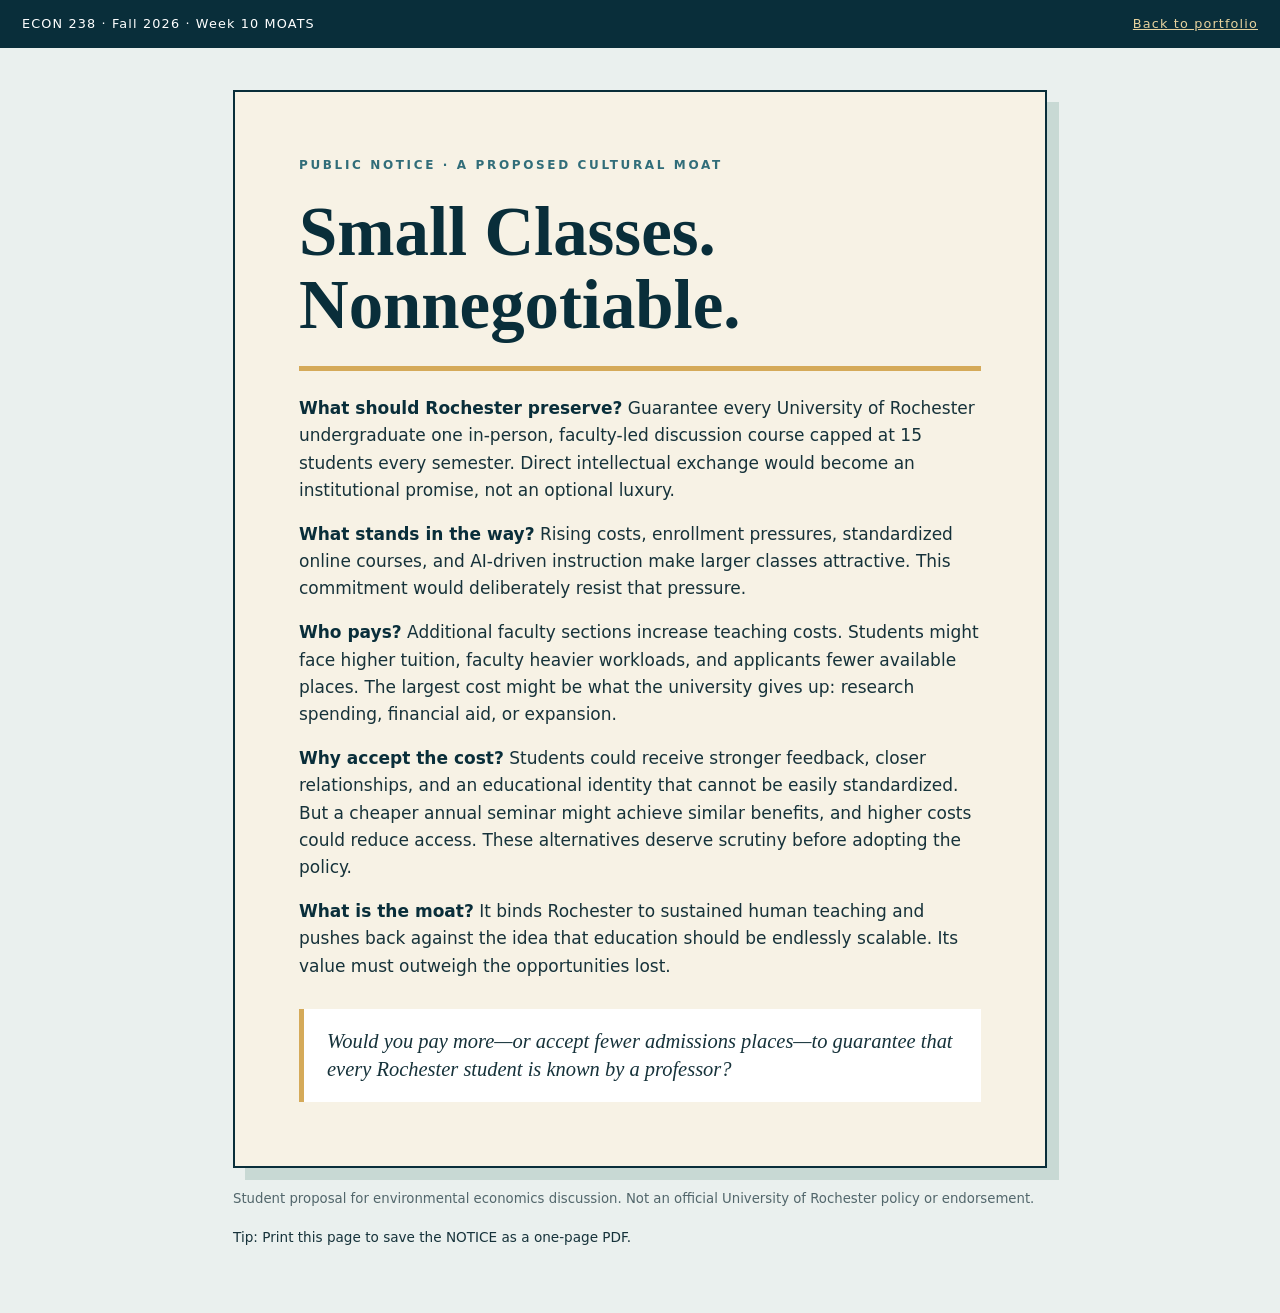
==== homework-10/index.html @ 4d3c2460 "Publish Week 10 Rochester cultural moat NOTICE" ====
<!doctype html>
<html lang="en">
<head>
<meta charset="utf-8"><meta name="viewport" content="width=device-width, initial-scale=1">
<title>NOTICE! Make Small Classes Nonnegotiable | ECON 238 Week 10</title>
<meta name="description" content="A proposed University of Rochester cultural moat: a faculty-led small discussion class for every undergraduate every semester.">
<style>
:root{--ink:#16323a;--deep:#092e3a;--cream:#f7f2e5;--gold:#d5aa59;--blue:#316d79}
*{box-sizing:border-box}body{margin:0;background:#eaf0ee;color:var(--ink);font:17px/1.6 system-ui,-apple-system,BlinkMacSystemFont,"Segoe UI",sans-serif}
header{padding:14px 22px;background:var(--deep);color:#fff;display:flex;gap:16px;justify-content:space-between;align-items:center;flex-wrap:wrap;font-size:.8rem;letter-spacing:.09em}
header a{color:#e6d29e}main{max-width:850px;margin:42px auto 64px;padding:0 18px}
.notice{background:var(--cream);padding:clamp(25px,6vw,64px);border:2px solid var(--deep);box-shadow:12px 12px 0 #c8d9d4}
.kicker{text-transform:uppercase;letter-spacing:.22em;font-weight:800;color:var(--blue);font-size:.75rem}
h1{font-family:Georgia,serif;font-size:clamp(2.3rem,7vw,4.3rem);line-height:1.06;color:var(--deep);margin:.3em 0}.rule{height:5px;background:var(--gold);margin:24px 0}
p{margin:0 0 17px}strong{color:var(--deep)}.question{margin:29px 0 0;padding:18px 23px;border-left:5px solid var(--gold);background:#fff;font:italic 1.28rem/1.4 Georgia,serif}
footer{font-size:.83rem;color:#52666b;margin-top:20px}.download{margin-top:18px;font-size:.85rem}
@media print{body{background:#fff}header,.download{display:none}main{margin:0;max-width:none;padding:0}.notice{box-shadow:none;min-height:90vh}footer{color:#555}}
</style></head>
<body><header><span>ECON 238 · Fall 2026 · Week 10 MOATS</span><a href="../">Back to portfolio</a></header>
<main><article class="notice">
<div class="kicker">Public notice · A proposed cultural moat</div>
<h1>Small Classes.<br>Nonnegotiable.</h1>
<div class="rule"></div>
<p><strong>What should Rochester preserve?</strong> Guarantee every University of Rochester undergraduate one in-person, faculty-led discussion course capped at 15 students every semester. Direct intellectual exchange would become an institutional promise, not an optional luxury.</p>
<p><strong>What stands in the way?</strong> Rising costs, enrollment pressures, standardized online courses, and AI-driven instruction make larger classes attractive. This commitment would deliberately resist that pressure.</p>
<p><strong>Who pays?</strong> Additional faculty sections increase teaching costs. Students might face higher tuition, faculty heavier workloads, and applicants fewer available places. The largest cost might be what the university gives up: research spending, financial aid, or expansion.</p>
<p><strong>Why accept the cost?</strong> Students could receive stronger feedback, closer relationships, and an educational identity that cannot be easily standardized. But a cheaper annual seminar might achieve similar benefits, and higher costs could reduce access. These alternatives deserve scrutiny before adopting the policy.</p>
<p><strong>What is the moat?</strong> It binds Rochester to sustained human teaching and pushes back against the idea that education should be endlessly scalable. Its value must outweigh the opportunities lost.</p>
<div class="question">Would you pay more—or accept fewer admissions places—to guarantee that every Rochester student is known by a professor?</div>
</article><footer>Student proposal for environmental economics discussion. Not an official University of Rochester policy or endorsement.</footer><div class="download">Tip: Print this page to save the NOTICE as a one-page PDF.</div>
</main></body></html>
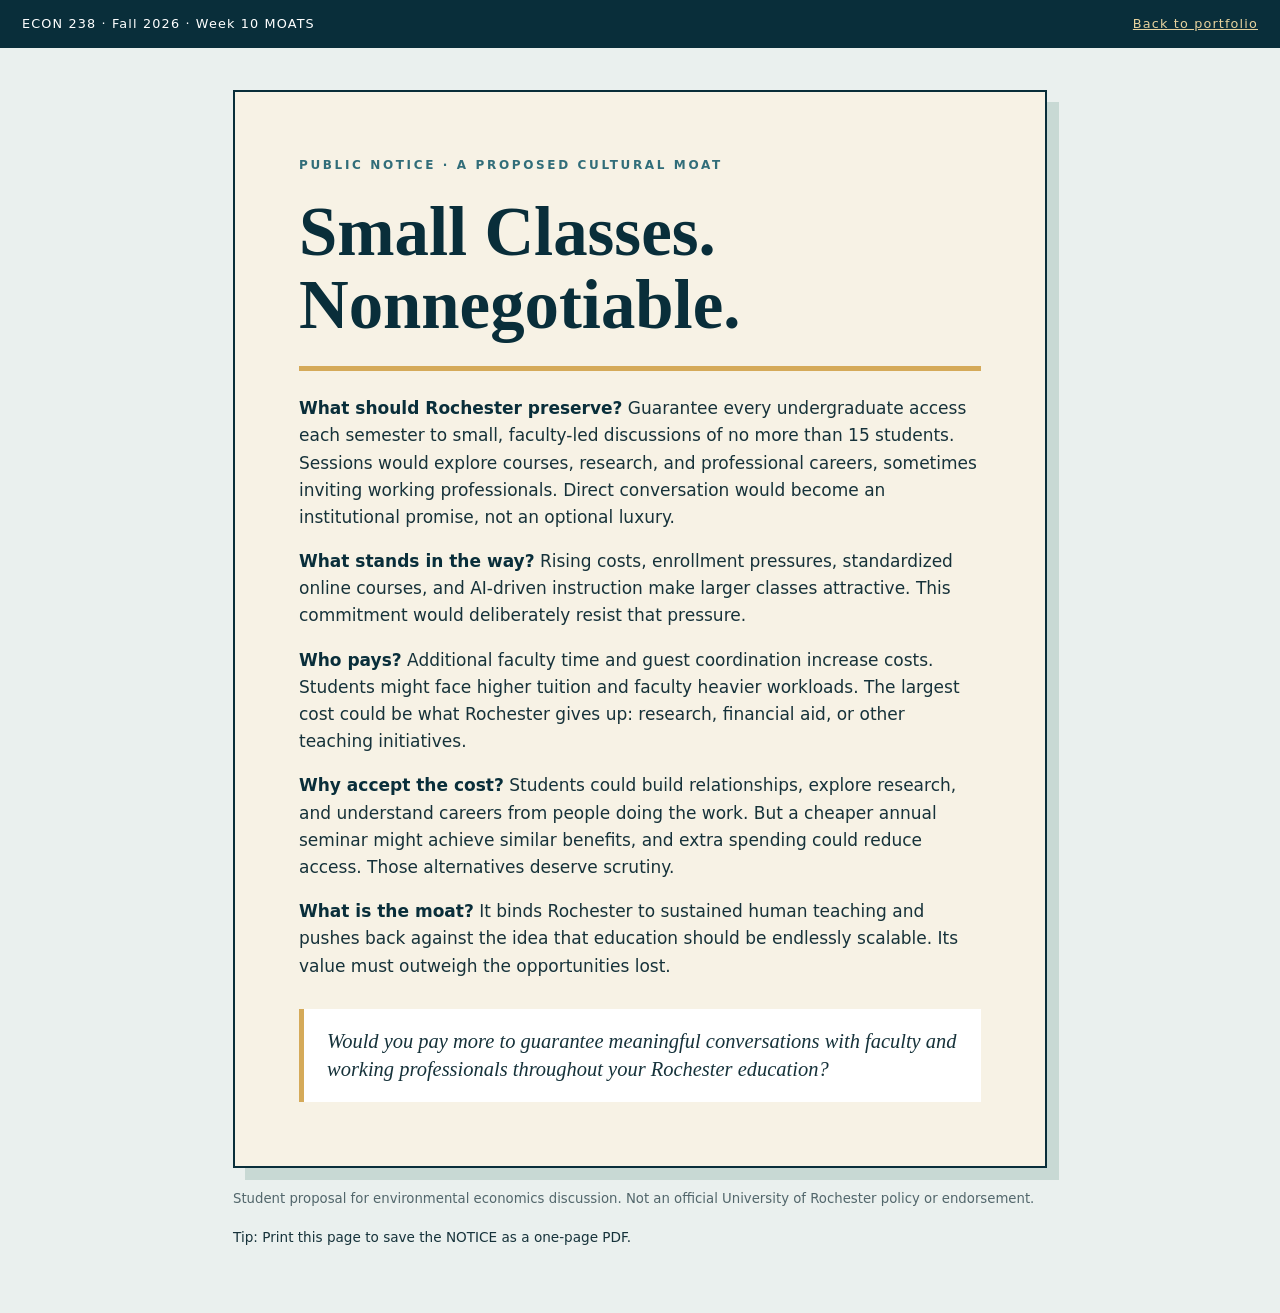
==== commit 667a2035: "Align MOATS notice with group discussion on faculty and career access" ====
--- a/homework-10/index.html
+++ b/homework-10/index.html
@@ -21,11 +21,11 @@
 <div class="kicker">Public notice · A proposed cultural moat</div>
 <h1>Small Classes.<br>Nonnegotiable.</h1>
 <div class="rule"></div>
-<p><strong>What should Rochester preserve?</strong> Guarantee every University of Rochester undergraduate one in-person, faculty-led discussion course capped at 15 students every semester. Direct intellectual exchange would become an institutional promise, not an optional luxury.</p>
+<p><strong>What should Rochester preserve?</strong> Guarantee every undergraduate access each semester to small, faculty-led discussions of no more than 15 students. Sessions would explore courses, research, and professional careers, sometimes inviting working professionals. Direct conversation would become an institutional promise, not an optional luxury.</p>
 <p><strong>What stands in the way?</strong> Rising costs, enrollment pressures, standardized online courses, and AI-driven instruction make larger classes attractive. This commitment would deliberately resist that pressure.</p>
-<p><strong>Who pays?</strong> Additional faculty sections increase teaching costs. Students might face higher tuition, faculty heavier workloads, and applicants fewer available places. The largest cost might be what the university gives up: research spending, financial aid, or expansion.</p>
-<p><strong>Why accept the cost?</strong> Students could receive stronger feedback, closer relationships, and an educational identity that cannot be easily standardized. But a cheaper annual seminar might achieve similar benefits, and higher costs could reduce access. These alternatives deserve scrutiny before adopting the policy.</p>
+<p><strong>Who pays?</strong> Additional faculty time and guest coordination increase costs. Students might face higher tuition and faculty heavier workloads. The largest cost could be what Rochester gives up: research, financial aid, or other teaching initiatives.</p>
+<p><strong>Why accept the cost?</strong> Students could build relationships, explore research, and understand careers from people doing the work. But a cheaper annual seminar might achieve similar benefits, and extra spending could reduce access. Those alternatives deserve scrutiny.</p>
 <p><strong>What is the moat?</strong> It binds Rochester to sustained human teaching and pushes back against the idea that education should be endlessly scalable. Its value must outweigh the opportunities lost.</p>
-<div class="question">Would you pay more—or accept fewer admissions places—to guarantee that every Rochester student is known by a professor?</div>
+<div class="question">Would you pay more to guarantee meaningful conversations with faculty and working professionals throughout your Rochester education?</div>
 </article><footer>Student proposal for environmental economics discussion. Not an official University of Rochester policy or endorsement.</footer><div class="download">Tip: Print this page to save the NOTICE as a one-page PDF.</div>
 </main></body></html>
